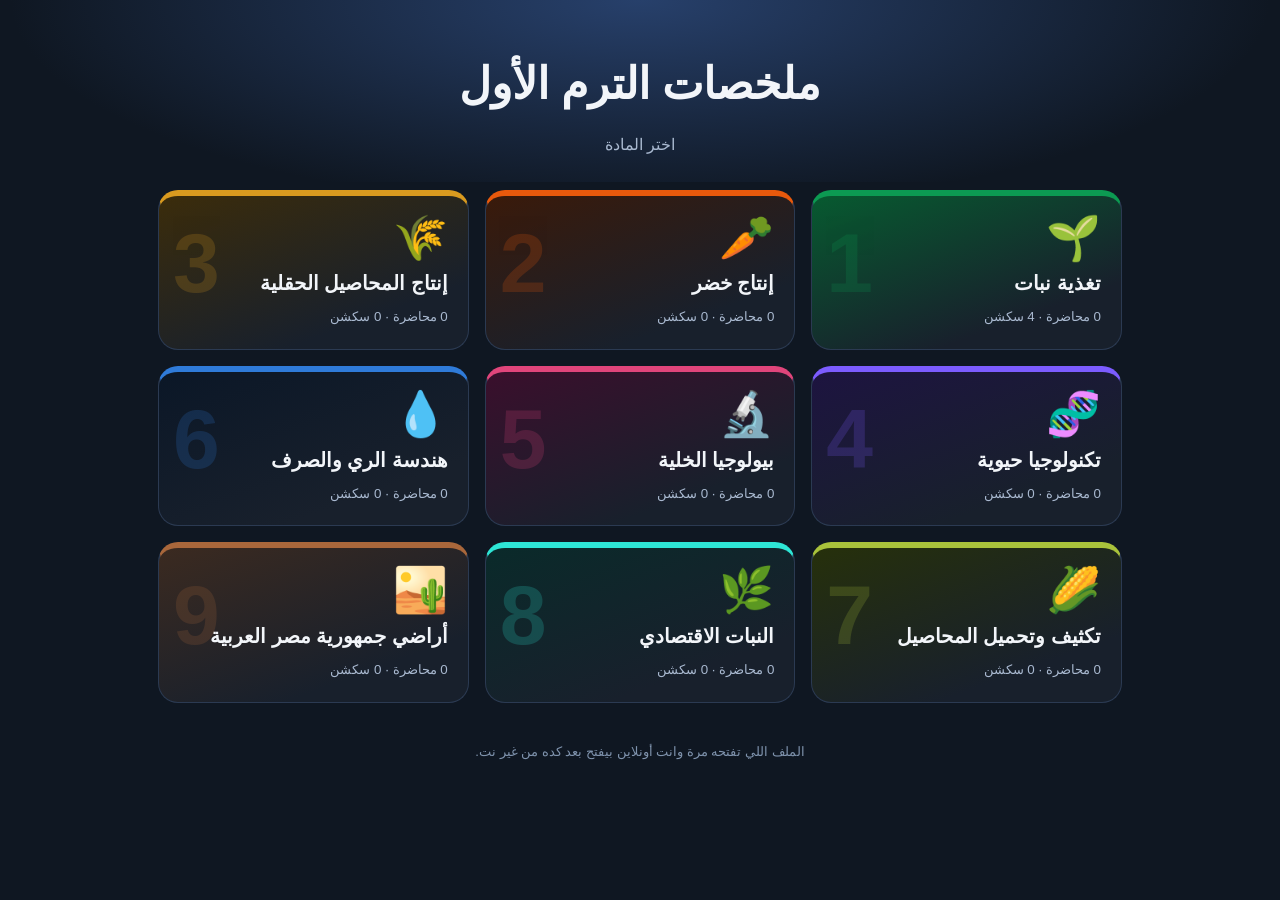
==== index.html @ 19b6dfee "Add files via upload" ====
<!DOCTYPE html>
<html lang="ar" dir="rtl"><head>
<meta charset="utf-8">
<meta name="viewport" content="width=device-width, initial-scale=1, viewport-fit=cover">
<meta name="theme-color" content="#0f1722">
<title>ملخصات الترم الأول</title>
<link rel="manifest" href="manifest.webmanifest">
<link rel="icon" href="icon.svg" type="image/svg+xml">
<link rel="stylesheet" href="style.css">
</head><body>
<div id="app"></div>
<script src="config.js"></script>
<script src="courses.js"></script>
<script src="items.js"></script>
<script src="app.js"></script>
</body></html>
---- style.css ----
*{box-sizing:border-box}
:root{--bg:#0f1722;--ink:#f2f5f9;--mut:#a9b9d0;--line:#2b3a52;--card:#18202c}
html{scroll-behavior:smooth}
body{margin:0;background:var(--bg);color:var(--ink);font-family:"Segoe UI",Tahoma,"Geeza Pro","Noto Sans Arabic",Arial,sans-serif;line-height:1.8;min-height:100vh;padding-top:env(safe-area-inset-top,0px);padding-bottom:env(safe-area-inset-bottom,0px)}
a{color:inherit;text-decoration:none}
.hero{padding:44px 20px 22px;text-align:center;background:radial-gradient(900px 300px at 50% 0,#27406b,transparent 70%)}
.hero h1{margin:0;font-size:clamp(26px,5vw,44px)}
.hero p{margin:8px 0 0;color:var(--mut)}
.wrap{max-width:1000px;margin:0 auto;padding:8px 18px 50px}
.grid{display:grid;gap:16px;grid-template-columns:repeat(auto-fill,minmax(250px,1fr))}
.card{position:relative;overflow:hidden;display:block;background:linear-gradient(160deg,var(--b,#18202c),#18202c 75%);border:1px solid var(--line);border-top:6px solid var(--a,#2f7bd9);border-radius:20px;padding:18px 20px;transition:transform .2s,box-shadow .2s;animation:up .45s ease both}
.card:hover,.card:focus-visible{transform:translateY(-4px);box-shadow:0 12px 26px rgba(0,0,0,.35)}
.card .ic{font-size:44px;line-height:1.1;display:block;margin-bottom:6px}
.card h2{margin:0 0 4px;font-size:20px;line-height:1.5}
.card small{color:var(--mut)}
.card .n{position:absolute;left:14px;top:-8px;font-size:84px;font-weight:800;color:var(--a);opacity:.2}
@keyframes up{from{opacity:0;transform:translateY(14px)}to{opacity:1;transform:none}}
.crumb{display:flex;align-items:center;gap:10px;flex-wrap:wrap;padding:18px 0 4px;color:var(--mut);font-size:15px}
.crumb a{color:var(--ink);background:#1d2a3d;border:1px solid var(--line);padding:3px 14px;border-radius:99px}
.title{font-size:clamp(24px,4.6vw,36px);margin:10px 0 18px;line-height:1.5}
.big{display:grid;gap:16px;grid-template-columns:repeat(auto-fit,minmax(240px,1fr))}
.big .card{text-align:center;padding:30px 20px}
.big .card .ic{font-size:60px}
.big .card h2{font-size:26px}
.btns{display:flex;flex-direction:column;gap:14px;max-width:520px;margin:10px auto}
.btn{display:flex;align-items:center;justify-content:center;gap:10px;font-weight:800;font-size:19px;padding:18px 22px;border-radius:18px;border:2px solid var(--a);color:#fff;cursor:pointer;background:transparent;font-family:inherit;transition:filter .2s,transform .2s}
.btn:hover{filter:brightness(1.15);transform:translateY(-2px)}
.btn.main{background:var(--a);color:#101820}
.tags{margin-top:8px;display:flex;gap:6px;flex-wrap:wrap}
.tags span{font-size:12px;padding:0 10px;border-radius:99px;border:1px solid var(--a);color:var(--a)}
.empty{text-align:center;color:var(--mut);padding:50px 10px;border:2px dashed var(--line);border-radius:20px}
.note{text-align:center;color:#7f93ad;font-size:13px;padding:24px 10px 30px}
.viewer{position:fixed;inset:0;display:flex;flex-direction:column;background:#fff;z-index:10}
.vbar{display:flex;align-items:center;gap:10px;padding:8px 12px;padding-top:calc(8px + env(safe-area-inset-top,0px));background:#0f1722;color:#fff}
.vbar b{flex:1;font-size:15px;white-space:nowrap;overflow:hidden;text-overflow:ellipsis}
.vbar a{background:var(--a,#2f7bd9);color:#101820;font-weight:800;font-size:14px;padding:5px 14px;border-radius:99px;white-space:nowrap}
.vbar a.back{background:#1d2a3d;color:#fff}
.viewer iframe{flex:1;width:100%;border:0;background:#fff}
.vload{flex:1;display:grid;place-items:center;color:#333;font-size:18px}
.spin{width:34px;height:34px;border:4px solid #ddd;border-top-color:#2f7bd9;border-radius:50%;animation:sp .8s linear infinite;margin:0 auto 10px}
@keyframes sp{to{transform:rotate(360deg)}}
@media (prefers-reduced-motion:reduce){*{animation:none!important;transition:none!important}}
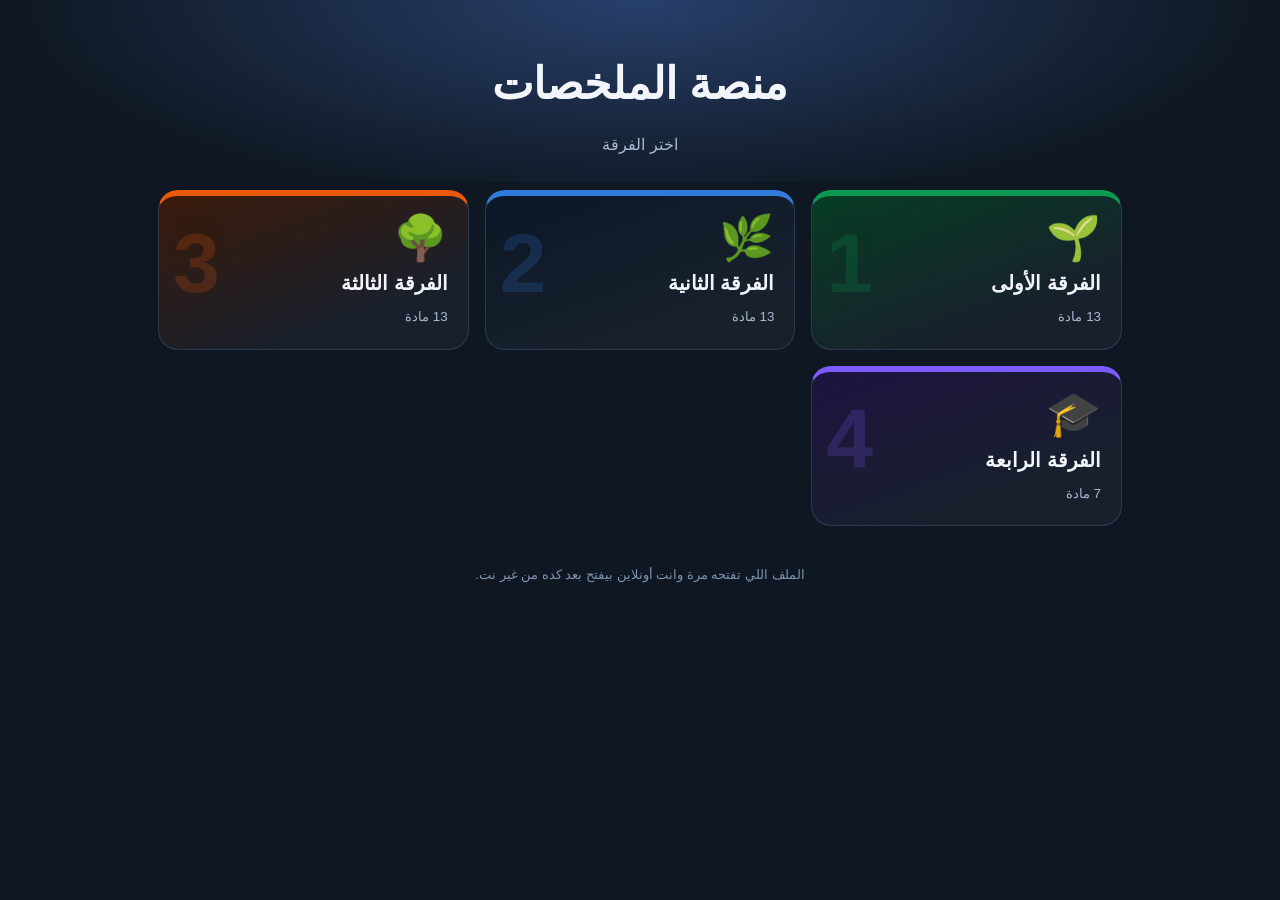
==== commit bce482c9: "Add files via upload" ====
--- a/index.html
+++ b/index.html
@@ -3,7 +3,7 @@
 <meta charset="utf-8">
 <meta name="viewport" content="width=device-width, initial-scale=1, viewport-fit=cover">
 <meta name="theme-color" content="#0f1722">
-<title>ملخصات الترم الأول</title>
+<title>منصة الملخصات</title>
 <link rel="manifest" href="manifest.webmanifest">
 <link rel="icon" href="icon.svg" type="image/svg+xml">
 <link rel="stylesheet" href="style.css">
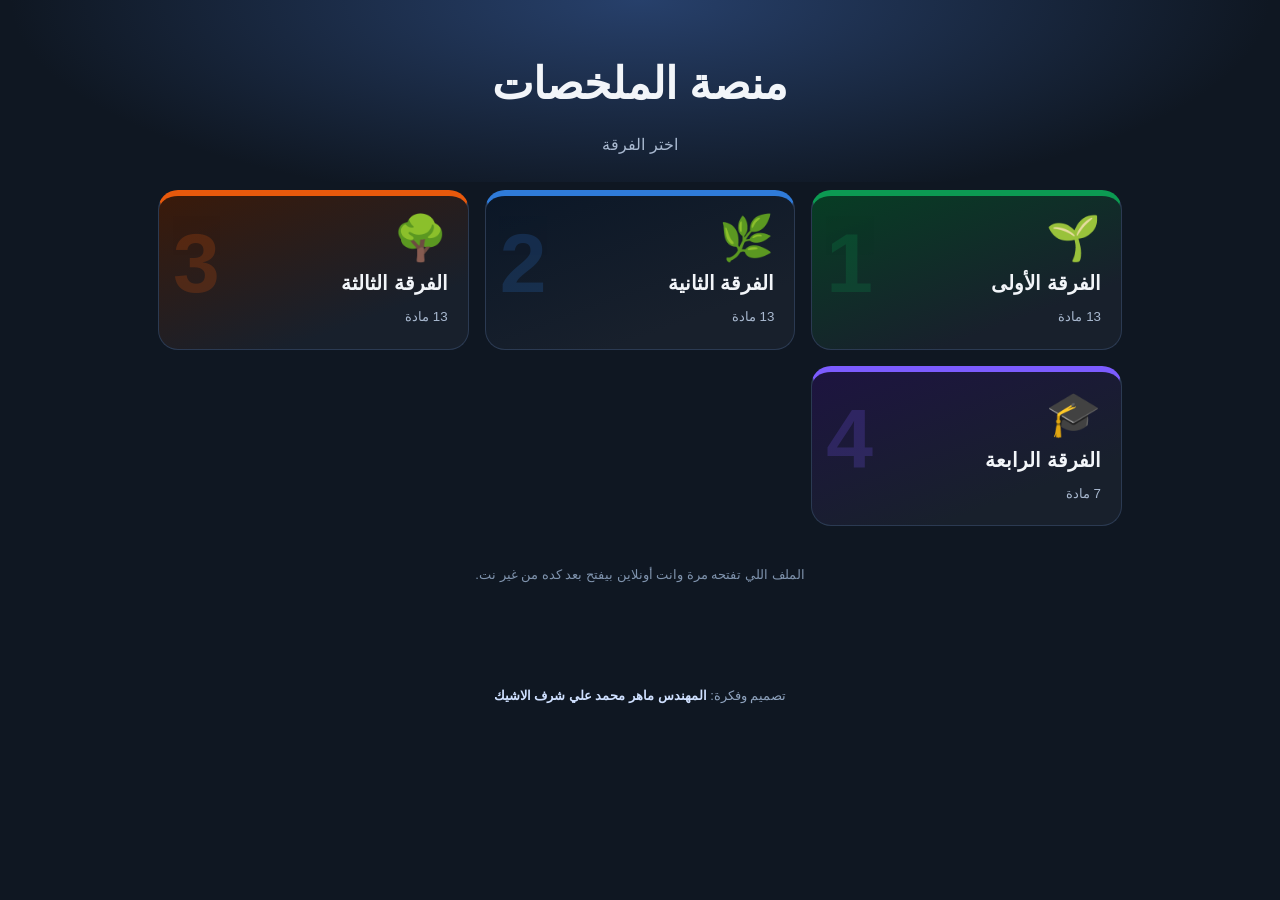
==== commit 181091ae: "Add files via upload" ====
--- a/index.html
+++ b/index.html
@@ -9,6 +9,7 @@
 <link rel="stylesheet" href="style.css">
 </head><body>
 <div id="app"></div>
+<footer class="credit">تصميم وفكرة: <b>المهندس ماهر محمد علي شرف الاشيك</b></footer>
 <script src="config.js"></script>
 <script src="courses.js"></script>
 <script src="items.js"></script>
--- a/style.css
+++ b/style.css
@@ -40,3 +40,5 @@
 .spin{width:34px;height:34px;border:4px solid #ddd;border-top-color:#2f7bd9;border-radius:50%;animation:sp .8s linear infinite;margin:0 auto 10px}
 @keyframes sp{to{transform:rotate(360deg)}}
 @media (prefers-reduced-motion:reduce){*{animation:none!important;transition:none!important}}
+
+.credit{text-align:center;color:#8ea2bd;font-size:13px;padding:4px 12px calc(26px + env(safe-area-inset-bottom,0px))}.credit b{color:#cfe0ff}
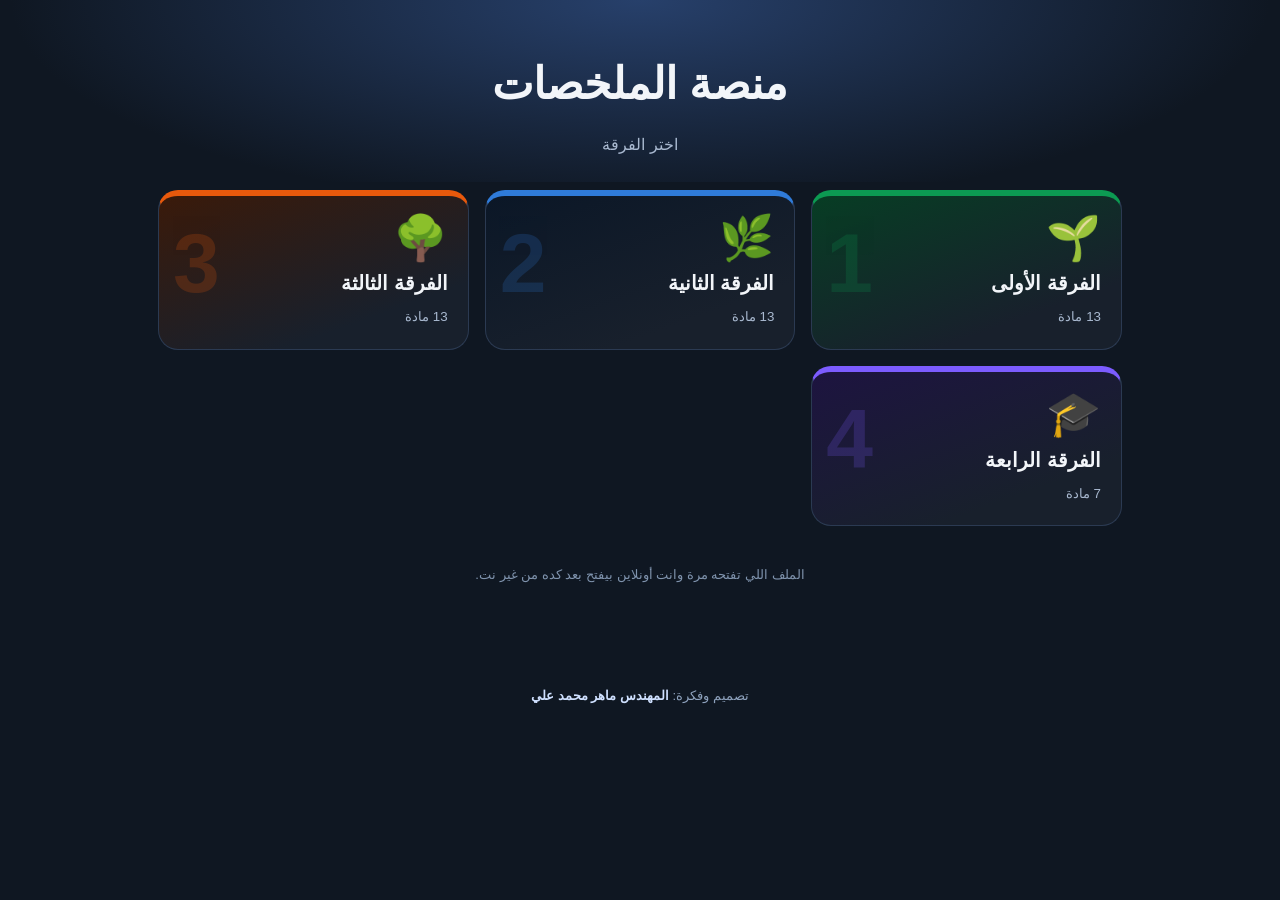
==== commit 86b1af90: "Add files via upload" ====
--- a/index.html
+++ b/index.html
@@ -9,7 +9,7 @@
 <link rel="stylesheet" href="style.css">
 </head><body>
 <div id="app"></div>
-<footer class="credit">تصميم وفكرة: <b>المهندس ماهر محمد علي شرف الاشيك</b></footer>
+<footer class="credit">تصميم وفكرة: <b>المهندس ماهر محمد علي</b></footer>
 <script src="config.js"></script>
 <script src="courses.js"></script>
 <script src="items.js"></script>
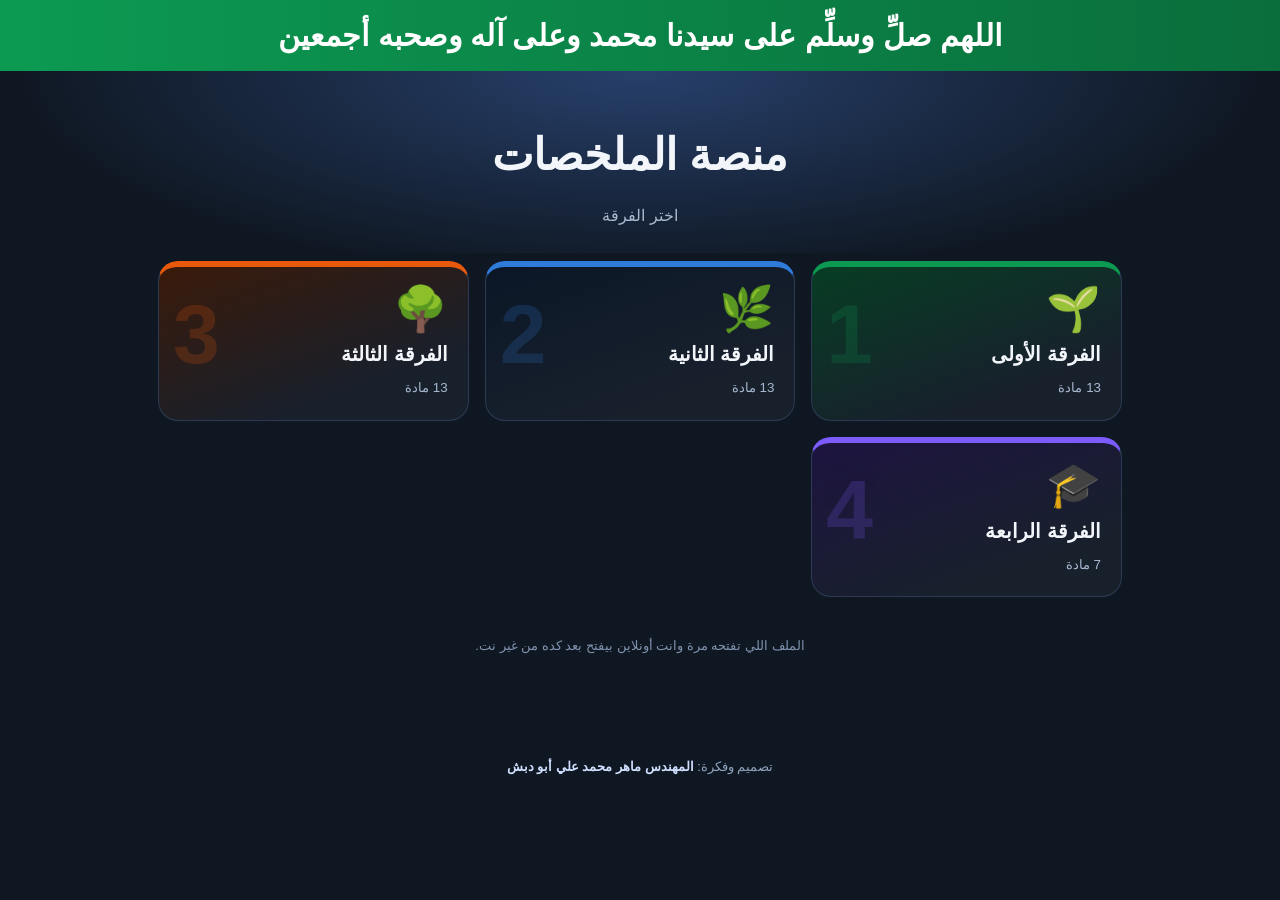
==== commit d8a8bed7: "Add files via upload" ====
--- a/index.html
+++ b/index.html
@@ -8,8 +8,9 @@
 <link rel="icon" href="icon.svg" type="image/svg+xml">
 <link rel="stylesheet" href="style.css">
 </head><body>
+<div class="sal">اللهم صلِّ وسلِّم على سيدنا محمد وعلى آله وصحبه أجمعين</div>
 <div id="app"></div>
-<footer class="credit">تصميم وفكرة: <b>المهندس ماهر محمد علي</b></footer>
+<footer class="credit">تصميم وفكرة: <b>المهندس ماهر محمد علي أبو دبش</b></footer>
 <script src="config.js"></script>
 <script src="courses.js"></script>
 <script src="items.js"></script>
--- a/style.css
+++ b/style.css
@@ -42,3 +42,6 @@
 @media (prefers-reduced-motion:reduce){*{animation:none!important;transition:none!important}}
 
 .credit{text-align:center;color:#8ea2bd;font-size:13px;padding:4px 12px calc(26px + env(safe-area-inset-bottom,0px))}.credit b{color:#cfe0ff}
+
+.sal{background:linear-gradient(90deg,#0c9a52,#0a6e3c);color:#fff;text-align:center;font-weight:800;font-size:clamp(20px,5.4vw,30px);padding:10px 12px;line-height:1.7;letter-spacing:.2px}
+.vsal{background:#0c9a52;color:#fff;text-align:center;font-weight:800;font-size:18px;padding:2px 8px;line-height:1.6}
